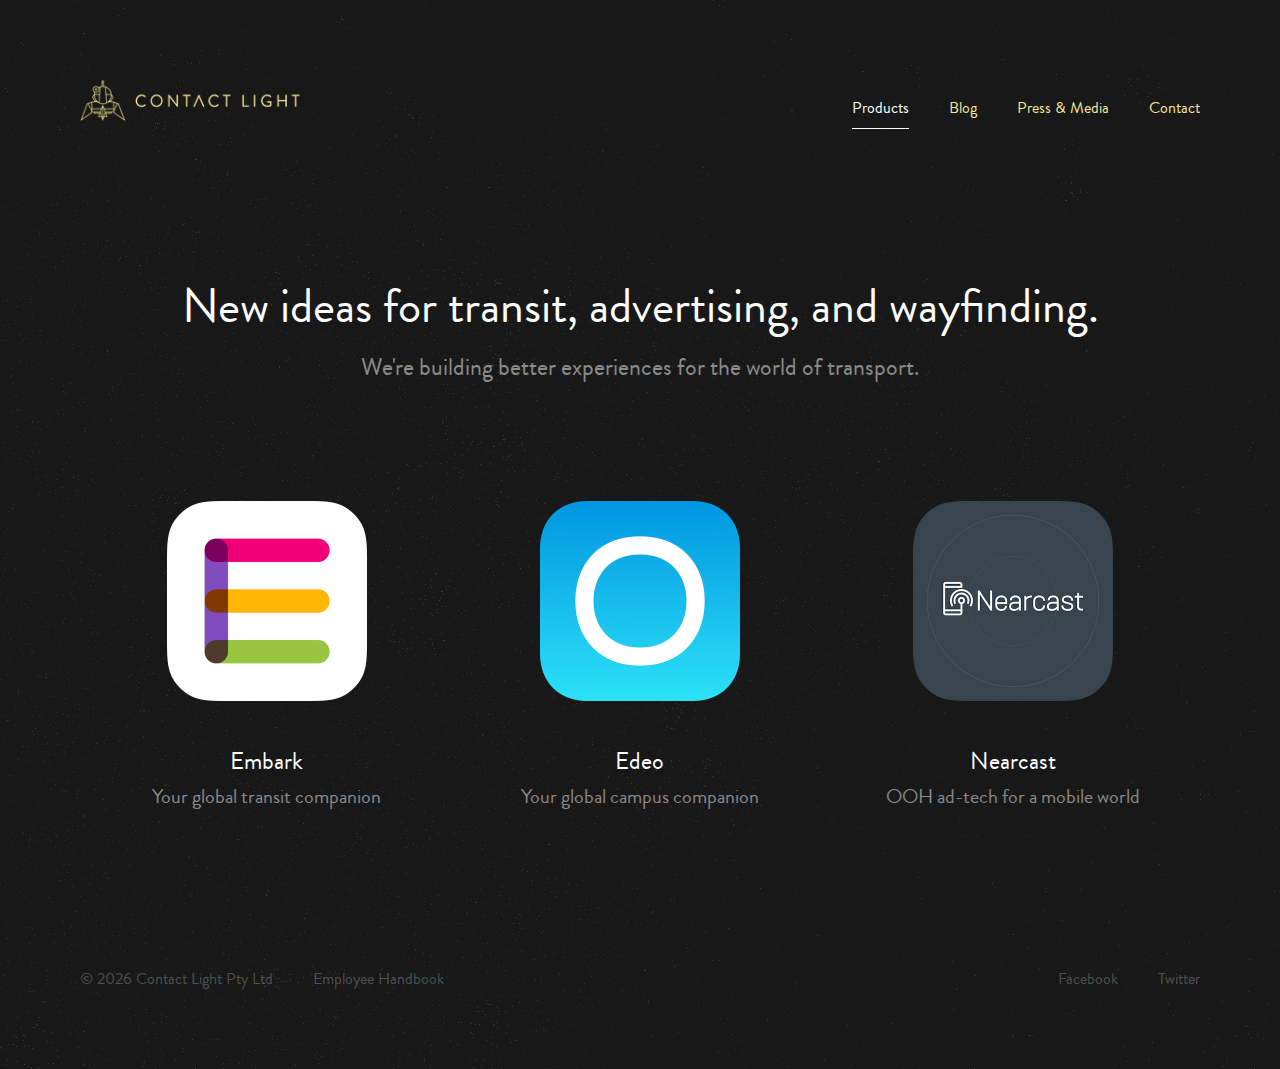
==== index.html @ ee77545b "nearcast" ====
<!DOCTYPE html>
<html>
<head>
	<title>Contact Light - An Australian technology startup</title>
	<meta name="description" content="Contact Light, the team behind Embark, is an Australian technology startup with some big ideas for transit, advertising, and wayfinding." />
	<meta name="viewport" content="width=device-width, initial-scale=1, user-scalable=no" />
	<!-- test-->
	<link rel="apple-touch-icon" sizes="57x57" href="assets/img/apple-touch-icon-57x57.png">
	<link rel="apple-touch-icon" sizes="60x60" href="assets/img//apple-touch-icon-60x60.png">
	<link rel="apple-touch-icon" sizes="72x72" href="assets/img//apple-touch-icon-72x72.png">
	<link rel="apple-touch-icon" sizes="76x76" href="assets/img//apple-touch-icon-76x76.png">
	<link rel="apple-touch-icon" sizes="114x114" href="assets/img//apple-touch-icon-114x114.png">
	<link rel="apple-touch-icon" sizes="120x120" href="assets/img//apple-touch-icon-120x120.png">
	<link rel="apple-touch-icon" sizes="144x144" href="assets/img//apple-touch-icon-144x144.png">
	<link rel="apple-touch-icon" sizes="152x152" href="assets/img//apple-touch-icon-152x152.png">
	<link rel="apple-touch-icon" sizes="180x180" href="assets/img//apple-touch-icon-180x180.png">
	<link rel="icon" type="image/png" href="assets/img//favicon-32x32.png" sizes="32x32">
	<link rel="icon" type="image/png" href="assets/img//android-chrome-192x192.png" sizes="192x192">
	<link rel="icon" type="image/png" href="assets/img//favicon-96x96.png" sizes="96x96">
	<link rel="icon" type="image/png" href="assets/img//favicon-16x16.png" sizes="16x16">
	<link rel="manifest" href="assets/js/manifest.json">
	<meta name="msapplication-TileColor" content="#da532c">
	<meta name="msapplication-TileImage" content="assets/img//mstile-144x144.png">
	<meta name="theme-color" content="#ffffff">
	<meta charset="utf-8">

	<script>
	  (function(i,s,o,g,r,a,m){i['GoogleAnalyticsObject']=r;i[r]=i[r]||function(){
	  (i[r].q=i[r].q||[]).push(arguments)},i[r].l=1*new Date();a=s.createElement(o),
	  m=s.getElementsByTagName(o)[0];a.async=1;a.src=g;m.parentNode.insertBefore(a,m)
	  })(window,document,'script','//www.google-analytics.com/analytics.js','ga');

	  ga('create', 'UA-60446925-1', 'auto');
	  ga('send', 'pageview');
	</script>

	<script type="text/javascript" src="assets/js/jquery-2.0.3.min.js"></script>
	<script type="text/javascript" src="assets/js/contactlight.js"></script>

	<link rel="stylesheet" type="text/css" href="assets/css/styles.css" />
</head>
<body>
	<div class="flyout">
		<ul class="menu">
			<li><a class="current" href="http://contactlight.co">Products</a></li>
			<li><a href="http://blog.contactlight.co">Blog</a></li>
			<li><a href="http://media.contactlight.co">Press &amp; Media</a></li>
			<li><a href="contact/">Contact</a></li>
		</ul>
	</div>
	<div class="siteContainer">
		<div class="siteOverlay"></div>
		<div class="site">
			<div class="headerContainer">
				<div class="header">
					<div class="menuToggle"></div>
					<a href="http://contactlight.co"><div class="logo"></div><div class="mobLogo"></div></a>
					<ul class="nav">
						<li><a class="current" href="http://contactlight.co">Products</a></li>
						<li><a href="http://blog.contactlight.co">Blog</a></li>
						<li><a href="http://media.contactlight.co">Press &amp; Media</a></li>
						<li><a href="contact/">Contact</a></li>
					</ul>
					<div class="clearfix"></div>
				</div>
			</div>
			<div class="contentContainer">
				<div class="content">
					<div class="bigTitles">
						<h1>New ideas for transit, advertising, and wayfinding.</h1>
						<h2>We're building better experiences for the world of transport.</h2>
					</div>
					<ul class="apps">
						<li>
							<a href="http://getembark.io/?ref=contactlight.co">
								<img src="assets/img/app-embark.png" />
								<h3>Embark</h3>
								Your global transit companion
							</a>
						</li>
						<li>
							<a href="http://getedeo.io/?ref=contactlight.co">
								<img src="assets/img/app-edeo.png" />
								<h3>Edeo</h3>
								Your global campus companion
							</a>
						</li>
						<li>
							<a href="http://nearcast.io/?ref=contactlight.co">
								<img src="assets/img/app-nearcast.png" />
								<h3>Nearcast</h3>
								OOH ad-tech for a mobile world
							</a>
						</li>
						<!-- <li class="more">
							<img src="assets/img/app-more.png" />
							<div class="more">More to come...</div>
						</li> -->
						<div class="clearfix"></div>
					</ul>
				</div>
			</div>
			<div class="footerContainer">
				<div class="footer">
					<ul class="footerNav left">
						<li>&copy; <script type="text/javascript">document.write(new Date().getFullYear());</script> Contact Light Pty Ltd</li>
						<li><a href="http://handbook.contactlight.co">Employee Handbook</a></li>
					</ul>
					<ul class="footerNav right">
						<li><a href="https://www.facebook.com/takethemoonshot">Facebook</a></li>
						<li><a href="https://twitter.com/takethemoonshot">Twitter</a></li>
					</ul>
					<div class="clearfix"></div>
				</div>
			</div>
		</div>
	</div>
</body>
</html>
---- assets/css/styles.css ----
/* Reset */

	html,body,div,span,applet,object,iframe,h1,h2,h3,h4,h5,h6,p,blockquote,pre,a,abbr,acronym,address,big,cite,code,del,dfn,em,img,ins,kbd,q,s,samp,small,strike,strong,sub,sup,tt,var,b,u,i,center,dl,dt,dd,ol,ul,li,fieldset,form,label,legend,table,caption,tbody,tfoot,thead,tr,th,td,article,aside,canvas,details,embed,figure,figcaption,footer,header,hgroup,menu,nav,output,ruby,section,summary,time,mark,audio,video{border:0;font-size:100%;font:inherit;vertical-align:baseline;margin:0;padding:0;}

	.clearfix {
		clear: both;
	}

/* Fonts */

	@font-face {
		font-family: "brandon_grotesque_regularRg";
		src: url("../fonts/brandongrotesque-regular-webfont.eot");
		src: url("../fonts/brandongrotesque-regular-webfont.eot?#iefix") format("embedded-opentype"), url("../fonts/brandongrotesque-regular-webfont.woff2") format("woff2"), url("../fonts/brandongrotesque-regular-webfont.woff") format("woff"), url("../fonts/brandongrotesque-regular-webfont.ttf") format("truetype"), url("../fonts/brandongrotesque-regular-webfont.svg#brandon_grotesque_regularRg") format("svg");
		font-weight: normal;
		font-style: normal;
	}

/* Body */

    @keyframes fadeIn {
        0% {opacity: 0;}
        100% {opacity: 1;}
    }

    @-webkit-keyframes fadeIn {
        0% {opacity: 0;}
        100% {opacity: 1;}
    }

    @-moz-keyframes fadeIn {
        0% {opacity: 0;}
        100% {opacity: 1;}
    }

    @-ms-keyframes fadeIn {
        0% {opacity: 0;}
        100% {opacity: 1;}
    }

    @-o-keyframes fadeIn {
        0% {opacity: 0;}
        100% {opacity: 1;}
    }

	body {
		background-color: #171817;
		background-image: url(../img/bg.png);
		background-repeat: x y;
		background-position: top center;
		text-align: center;
		overflow-x: hidden;
		-webkit-font-smoothing: antialiased;
		-moz-font-smoothing: antialiased;
		font-smoothing: antialiased;
		font-family: 'brandon_grotesque_regularRg', helvetica, arial, sans-serif;

        -webkit-animation-fill-mode: both;
        -moz-animation-fill-mode: both;
        -ms-animation-fill-mode: both;
        -o-animation-fill-mode: both;
        animation-fill-mode: both;
        -webkit-animation-name: fadeIn;
        -moz-animation-name: fadeIn;
        -ms-animation-name: fadeIn;
        -o-animation-name: fadeIn;
        animation-name: fadeIn;
        -webkit-animation-duration: 0.75s;
        -moz-animation-duration: 0.75s;
        -ms-animation-duration: 0.75s;
        -o-animation-duration: 0.75s;
        animation-duration: 0.75s;
        -webkit-animation-delay: 1s;
        -moz-animation-delay: 1s;
        -ms-animation-delay: 1s;
        -o-animation-delay: 1s;
        animation-delay: 1s;
	}

/* Site */

	.siteOverlay {
		position: absolute;
		top: 0;
		left: 0;
		right: 0;
		bottom: 0;
		display: none;
		z-index: 1;
	}

	.siteOverlay.visible {
		display: block;
	}

	.siteContainer {
		width: 100%;
		overflow: hidden;
		position: relative;
	}

	.site {
		width: 100%;
		overflow: hidden;
		position: relative;
		-webkit-transition: 0.4s;
		-moz-transition: 0.4s;
		transition: 0.4s;
	}

	.site.menuVisible {
		margin-left: 256px;
	}

/* Header */

	.headerContainer {
		overflow: hidden;
	}

	.header {
		max-width: 1150px;
		margin-left: auto;
		margin-right: auto;
		text-align: left;
		padding: 80px;
	}

	@media only screen and (max-width: 800px) {

		.headerContainer {
			height: 64px;
			background: #242624;
		}

		.header {
			padding: 0;
		}

	}

	/* Menu Toggle */

		.menuToggle {
			float: left;
			width: 64px;
			height: 64px;
			cursor: pointer;
			background-image: url(../img/menu.png);
			background-size: 20px 13px;
			background-repeat: no-repeat;
			background-position: center;
			background-color: #242624;
			display: none;
			-webkit-transition: 0.4s;
			-moz-transition: 0.4s;
			transition: 0.4s;
		}

		@media (-webkit-min-device-pixel-ratio: 2), (min-resolution: 192dpi) {

			.menuToggle {
				background-image: url(../img/menu_2x.png);
			}

		}

		.menuToggle.menuVisible {
			background-color: rgba(255,255,255,0.05);
		}

		@media only screen and (max-width: 800px) {

			.menuToggle {
				display: block;
			}

		}

	/* Logo */

		.logo {
			float: left;
			display: block;
			width: 220px;
			height: 41px;
			background-image: url(../img/logo.png);
			background-size: 220px 41px;
			background-repeat: no-repeat;
		}

		.mobLogo {
			display: none;
		}

		@media (-webkit-min-device-pixel-ratio: 2), (min-resolution: 192dpi) {

			.logo {
				background-image: url(../img/logo_2x.png);
			}

		}

		@media only screen and (max-width: 800px) {

			.header {
				position: relative;
			}

			.logo {
				display: none;
			}

			.mobLogo {
				display: block;
				width: 125px;
				height: 10px;
				position: absolute;
				top: 50%;
				margin-top: -5px;
				left: 50%;
				margin-left: -62px;
				background-image: url(../img/mobLogo.png);
				background-size: 125px 10px;
			}

		}

		@media (-webkit-min-device-pixel-ratio: 2), (min-resolution: 192dpi) {

			.mobLogo {
				background-image: url(../img/mobLogo_2x.png);
			}

		}

	/* Nav */

		.nav {
			float: right;
			list-style: none;
			overflow: hidden;
			margin-top: 18px;
			margin-bottom: -11px;
		}

		.nav li {
			float: left;
			margin-left: 40px;
		}

		.nav li:first-child {
			margin-left: 0;
		}

		.nav a {
			font-size: 16px;
			line-height: 20px;
			color: #F6E698;
			text-decoration: none;
			padding-bottom: 10px;
			border-bottom: 1px solid transparent;
			display: block;
			-webkit-transition: 0.4s;
			-moz-transition: 0.4s;
			transition: 0.4s;
		}

		.nav a.current,
		.nav a:hover {
			color: #fff;
			border-bottom: 1px solid #fff;
		}

		@media only screen and (max-width: 800px) {

			.nav {
				display: none;
			}

		}

/* Flyout */

	.flyout {
		position: fixed;
		z-index: 9999;
		top: 0;
		left: 0;
		bottom: 0;
		width: 256px;
		text-align: left;
		background: #242624;
		margin-left: -256px;
		-webkit-transition: 0.4s;
		-moz-transition: 0.4s;
		transition: 0.4s;
	}

		.flyout.menuVisible {
			margin-left: 0;
		}

	.menu {
		list-style: none;
		padding: 30px;
	}

	.menu li {
		display: block;
		margin-bottom: 30px;
	}

	.menu a {
		font-size: 16px;
		line-height: 20px;
		color: #F6E698;
		text-decoration: none;
		display: block;
		-webkit-transition: 0.4s;
		-moz-transition: 0.4s;
		transition: 0.4s;
	}

	.menu a.current,
	.menu a:hover {
		color: #fff;
	}

/* Content */

	.contentContainer {
		overflow: hidden;
	}

	.content {
		max-width: 1150px;
		margin-left: auto;
		margin-right: auto;
		text-align: left;
		padding: 80px;
		color: #fff;
	}

	@media only screen and (max-width: 800px) {

		.content {
			padding: 30px;
		}

	}

	/* Random Elements */

		/* Titles */

			.bigTitles {
				margin-bottom: 120px;
				text-align: center;
			}

			.bigTitles h1 {
				font-size: 48px;
				line-height: 52px;
				color: #fff;
				font-weight: 100;
				display: block;
			}

			.bigTitles h2 {
				font-size: 24px;
				line-height: 28px;
				color: rgb(255,255,255);
				color: rgba(255,255,255,0.5);
				font-weight: 100;
				display: block;
				margin-top: 20px;
			}

			@media only screen and (max-width: 800px) {

				.bigTitles {
					margin-top: 40px;
					margin-bottom: 60px;
				}

			}

	/* Home */

		.apps {
			list-style: none;
		}

		.apps a {
			text-decoration: none;
			color: rgb(255,255,255);
			color: rgba(255,255,255,0.5);
			display: block;
			-webkit-transition: 0.4s;
			-moz-transition: 0.4s;
			transition: 0.4s;
		}

		.apps li {
			float: left;
			width: 33.333%;
			text-align: center;
			font-size: 20px;
			line-height: 24px;
			color: rgb(255,255,255);
			color: rgba(255,255,255,0.5);
	        -webkit-animation-fill-mode: both;
	        -moz-animation-fill-mode: both;
	        -ms-animation-fill-mode: both;
	        -o-animation-fill-mode: both;
	        animation-fill-mode: both;
	        -webkit-animation-name: fadeIn;
	        -moz-animation-name: fadeIn;
	        -ms-animation-name: fadeIn;
	        -o-animation-name: fadeIn;
	        animation-name: fadeIn;
	        -webkit-animation-duration: 0.75s;
	        -moz-animation-duration: 0.75s;
	        -ms-animation-duration: 0.75s;
	        -o-animation-duration: 0.75s;
	        animation-duration: 0.75s;
		}

		/* Animation */

			.apps li:nth-child(1) {
		        -webkit-animation-delay: 1.5s;
		        -moz-animation-delay: 1.5s;
		        -ms-animation-delay: 1.5s;
		        -o-animation-delay: 1.5s;
		        animation-delay: 1.5s;
			}

			.apps li:nth-child(2) {
		        -webkit-animation-delay: 1.65s;
		        -moz-animation-delay: 1.65s;
		        -ms-animation-delay: 1.65s;
		        -o-animation-delay: 1.65s;
		        animation-delay: 1.65s;
			}

			.apps li:nth-child(3) {
		        -webkit-animation-delay: 1.8s;
		        -moz-animation-delay: 1.8s;
		        -ms-animation-delay: 1.8s;
		        -o-animation-delay: 1.8s;
		        animation-delay: 1.8s;
			}

		/* End Animation */

		.apps img {
			width: 200px;
			height: 200px;
			-webkit-transition: 0.4s;
			-moz-transition: 0.4s;
			transition: 0.4s;
		}

		.apps h3 {
			font-size: 24px;
			line-height: 28px;
			color: #fff;
			display: block;
			margin-top: 40px;
			margin-bottom: 10px;
		}

		.apps a:hover img {
			-webkit-transform: scale(1.05);
			-moz-transform: scale(1.05);
			transform: scale(1.05);
		}

		.apps a:hover {
			color: rgb(255,255,255);
			color: rgba(255,255,255,0.75);
		}

		.apps li.more .more {
			margin-top: 55px;
			display: block;
		}

		@media only screen and (max-width: 1000px) {

			.apps li {
				width: 50%;
				margin-bottom: 60px;
			}

		}

		@media only screen and (max-width: 700px) {

			.apps li {
				width: 100%;
			}

		}

	/* About */

		.aboutContent {
			max-width: 480px;
			margin-left: auto;
			margin-right: auto;
			color: #EDE185;
			font-size: 20px;
			line-height: 28px;
		}

		.aboutContent p {
			margin-bottom: 28px;
		}

		.aboutContent p:last-child {
			margin-bottom: 0;
		}

	/* Contact */

		.contactContentContainer {
			position: fixed;
			top: 50%;
			left: 0;
			right: 0;
			height: 220px;
			margin-top: -110px;
		}

		.contactContent {
			max-width: 600px;
			margin-left: auto;
			margin-right: auto;
		}

		@media only screen and (max-width: 800px) {

			.contactContentContainer {
				position: relative;
				top: 0;
				height: auto;
				margin-top: 0;
			}

			.contactContent {
				padding: 30px;
			}

		}

		/* Title */

			.contactContent .bigTitles {
				margin-bottom: 60px;
			}

		/* Social Icons */

			.socialIcons {
				overflow: hidden;
				list-style: none;
			}

			.socialIcons li {
				display: inline-block;
				margin-left: 20px;
				margin-right: 20px;
			}

			.socialIcons a {
				display: block;
				width: 90px;
				height: 90px;
				background-size: 90px 90px;
				-webkit-border-radius: 50%;
				-moz-border-radius: 50%;
				border-radius: 50%;
				-webkit-transition: 0.4s;
				-moz-transition: 0.4s;
				transition: 0.4s;
			}

			@media only screen and (max-width: 800px) {

				.socialIcons {
					margin-bottom: 10px;
				}

				.socialIcons li {
					margin-bottom: 20px;
				}

				.socialIcons a {
					width: 50px;
					height: 50px;
					background-size: 50px 50px;
				}

			}

			.socialIcons a:hover {
				opacity: 0.5;
			}

			.socialIcons li.email a { background-image: url(../img/socialEmail.png); }
			.socialIcons li.facebook a { background-image: url(../img/socialFacebook.png); }
			.socialIcons li.twitter a { background-image: url(../img/socialTwitter.png); }
			.socialIcons li.linkedin a { background-image: url(../img/socialLinkedin.png); }

			@media (-webkit-min-device-pixel-ratio: 2), (min-resolution: 192dpi) {

				.socialIcons li.email a { background-image: url(../img/socialEmail_2x.png); }
				.socialIcons li.facebook a { background-image: url(../img/socialFacebook_2x.png); }
				.socialIcons li.twitter a { background-image: url(../img/socialTwitter_2x.png); }
				.socialIcons li.linkedin a { background-image: url(../img/socialLinkedin_2x.png); }

			}

		/* Fixed Footer */

			.footerContainer.contactPage {
				position: fixed;
				left: 0;
				right: 0;
				bottom: 0;
			}

			@media only screen and (max-width: 800px) {

				.footerContainer.contactPage {
					position: relative;
				}

			}

/* Footer */

	.footerContainer {
		overflow: hidden;
	}

	.footer {
		max-width: 1150px;
		margin-left: auto;
		margin-right: auto;
		text-align: left;
		padding: 80px;
		font-size: 16px;
		line-height: 20px;
		color: rgb(255,255,255);
		color: rgba(255,255,255,0.25);
	}

	@media only screen and (max-width: 800px) {

		.footerContainer {
			border-top: 1px solid rgb(255,255,255);
			border-top: 1px solid rgba(255,255,255,0.05);
		}

		.footer {
			padding: 30px;
		}

	}

	/* Nav */

		.footerNav {
			float: right;
			list-style: none;
			overflow: hidden;
		}

		.footerNav.left {
			float: left
		}

		.footerNav.right {
			float: right;
		}

		.footerNav li {
			float: left;
			margin-left: 40px;
		}

		.footerNav li:first-child {
			margin-left: 0;
		}

		.footerNav a {
			font-size: 16px;
			line-height: 20px;
			color: rgb(255,255,255);
			color: rgba(255,255,255,0.25);
			text-decoration: none;
			display: block;
			-webkit-transition: 0.4s;
			-moz-transition: 0.4s;
			transition: 0.4s;
		}

		.footerNav a:hover {
			color: #fff;
		}

		@media only screen and (max-width: 800px) {

			.footerNav {
				float: none;
				width: 100%;
				text-align: center;
				margin-top: 15px;
			}

			.footerNav li {
				float: none;
				margin-left: 15px;
				margin-right: 15px;
				display: inline-block;
			}

			.footerNav li:first-child {
				margin-left: 15px;
			}

		}
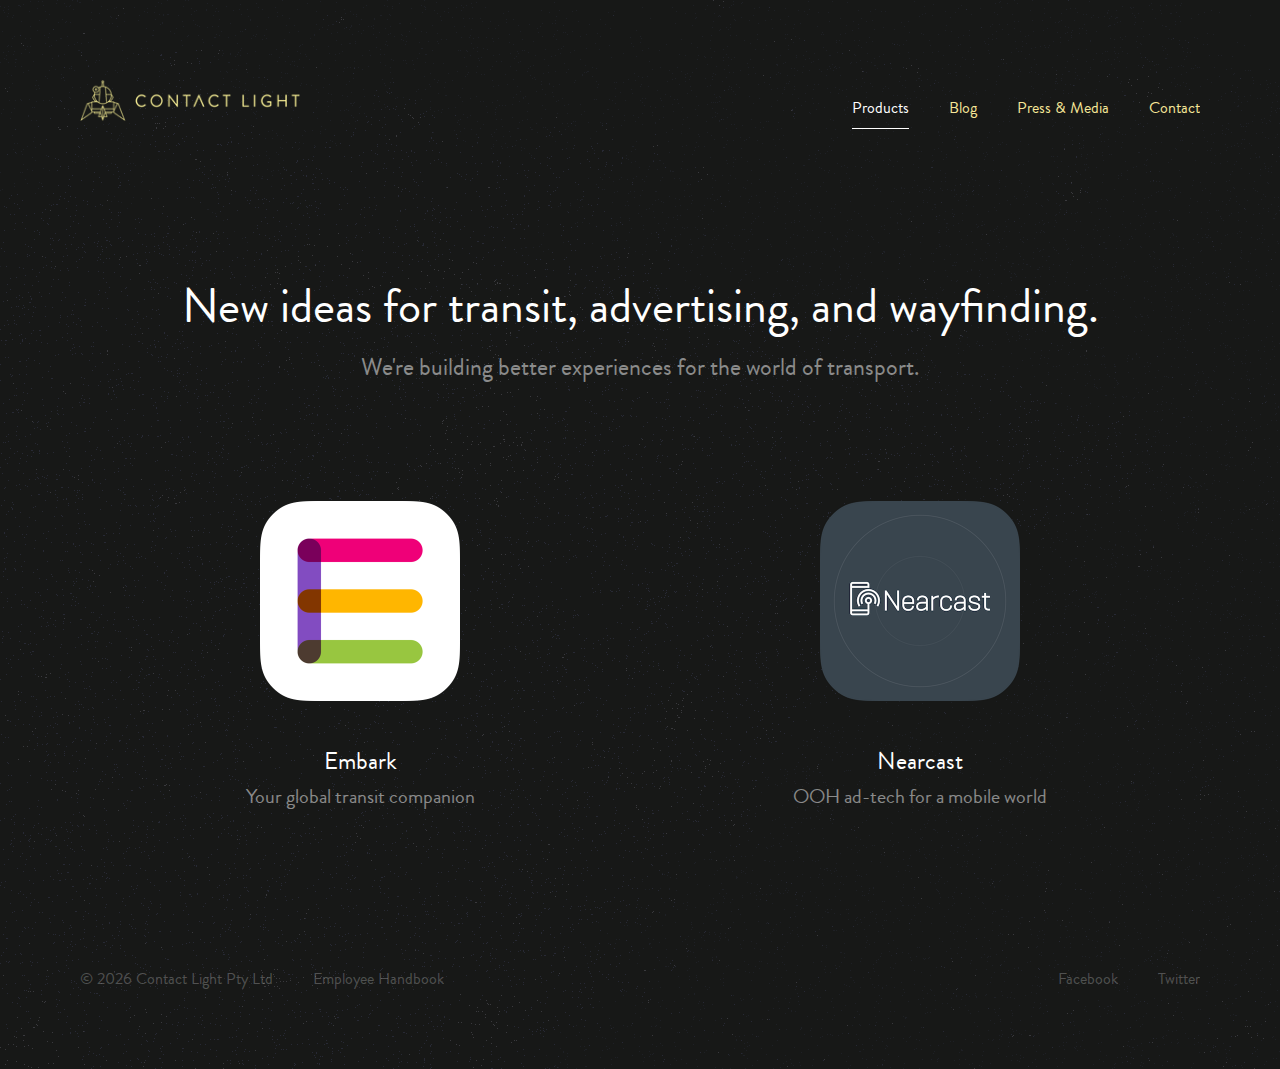
==== commit 989c209a: "Removed Edeo" ====
--- a/index.html
+++ b/index.html
@@ -72,21 +72,14 @@
 					</div>
 					<ul class="apps">
 						<li>
-							<a href="http://getembark.io/?ref=contactlight.co">
+							<a href="http://getembark.io/?ref=contactlight.co" target="_blank">
 								<img src="assets/img/app-embark.png" />
 								<h3>Embark</h3>
 								Your global transit companion
 							</a>
 						</li>
 						<li>
-							<a href="http://getedeo.io/?ref=contactlight.co">
-								<img src="assets/img/app-edeo.png" />
-								<h3>Edeo</h3>
-								Your global campus companion
-							</a>
-						</li>
-						<li>
-							<a href="http://nearcast.io/?ref=contactlight.co">
+							<a href="http://nearcast.io/?ref=contactlight.co" target="_blank">
 								<img src="assets/img/app-nearcast.png" />
 								<h3>Nearcast</h3>
 								OOH ad-tech for a mobile world
--- a/assets/css/styles.css
+++ b/assets/css/styles.css
@@ -404,7 +404,7 @@
 
 		.apps li {
 			float: left;
-			width: 33.333%;
+			width: 50%;
 			text-align: center;
 			font-size: 20px;
 			line-height: 24px;
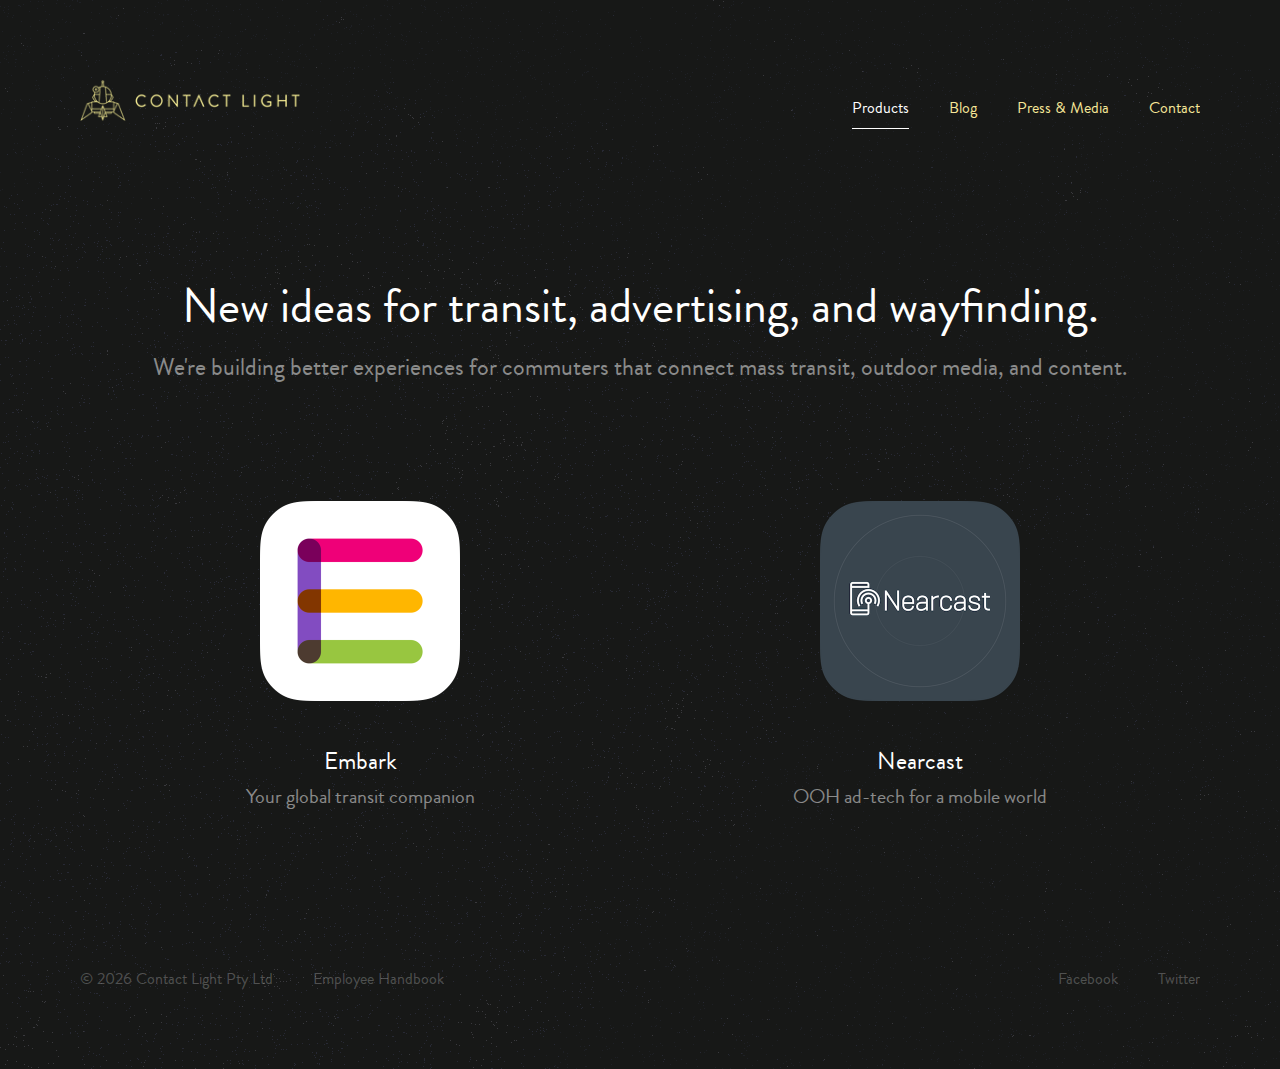
==== commit 1bd22f30: "Update to tag-line." ====
--- a/index.html
+++ b/index.html
@@ -68,7 +68,7 @@
 				<div class="content">
 					<div class="bigTitles">
 						<h1>New ideas for transit, advertising, and wayfinding.</h1>
-						<h2>We're building better experiences for the world of transport.</h2>
+						<h2>We're building better experiences for commuters that connect mass transit, outdoor media, and content.</h2>
 					</div>
 					<ul class="apps">
 						<li>
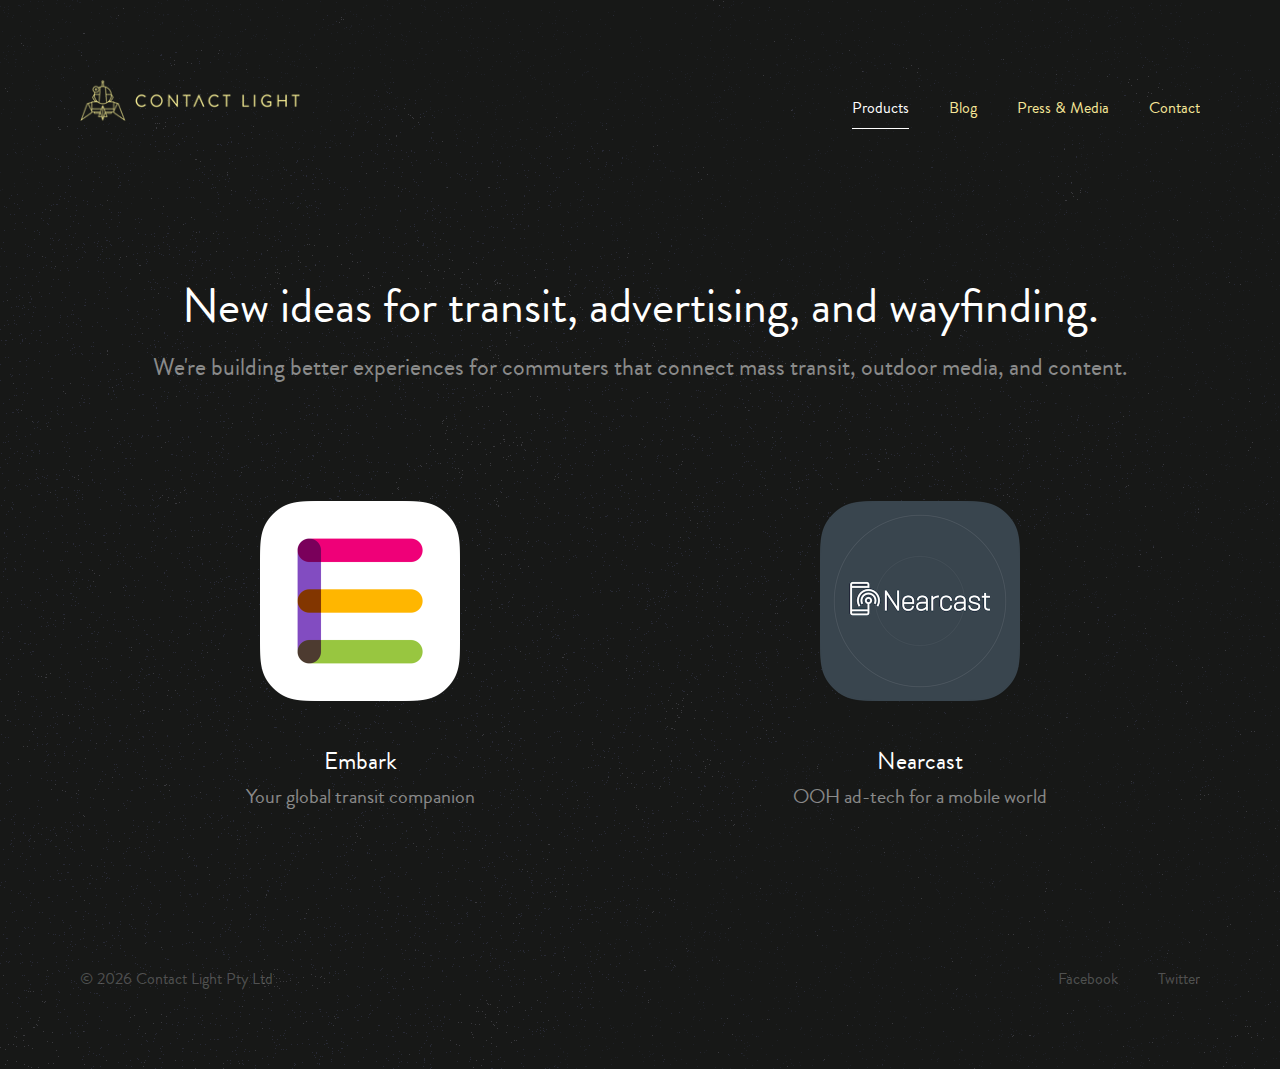
==== commit 19796edc: "Minor link updates." ====
--- a/index.html
+++ b/index.html
@@ -79,11 +79,11 @@
 							</a>
 						</li>
 						<li>
-							<a href="http://nearcast.io/?ref=contactlight.co" target="_blank">
+							<!--<a href="http://nearcast.io/?ref=contactlight.co" target="_blank">-->
 								<img src="assets/img/app-nearcast.png" />
 								<h3>Nearcast</h3>
 								OOH ad-tech for a mobile world
-							</a>
+							<!-- </a> -->
 						</li>
 						<!-- <li class="more">
 							<img src="assets/img/app-more.png" />
@@ -97,11 +97,11 @@
 				<div class="footer">
 					<ul class="footerNav left">
 						<li>&copy; <script type="text/javascript">document.write(new Date().getFullYear());</script> Contact Light Pty Ltd</li>
-						<li><a href="http://handbook.contactlight.co">Employee Handbook</a></li>
+						<!-- <li><a href="http://handbook.contactlight.co">Employee Handbook</a></li>-->
 					</ul>
 					<ul class="footerNav right">
-						<li><a href="https://www.facebook.com/takethemoonshot">Facebook</a></li>
-						<li><a href="https://twitter.com/takethemoonshot">Twitter</a></li>
+						<li><a href="https://www.facebook.com/takethemoonshot" target="_blank">Facebook</a></li>
+						<li><a href="https://twitter.com/takethemoonshot" target="_blank">Twitter</a></li>
 					</ul>
 					<div class="clearfix"></div>
 				</div>
